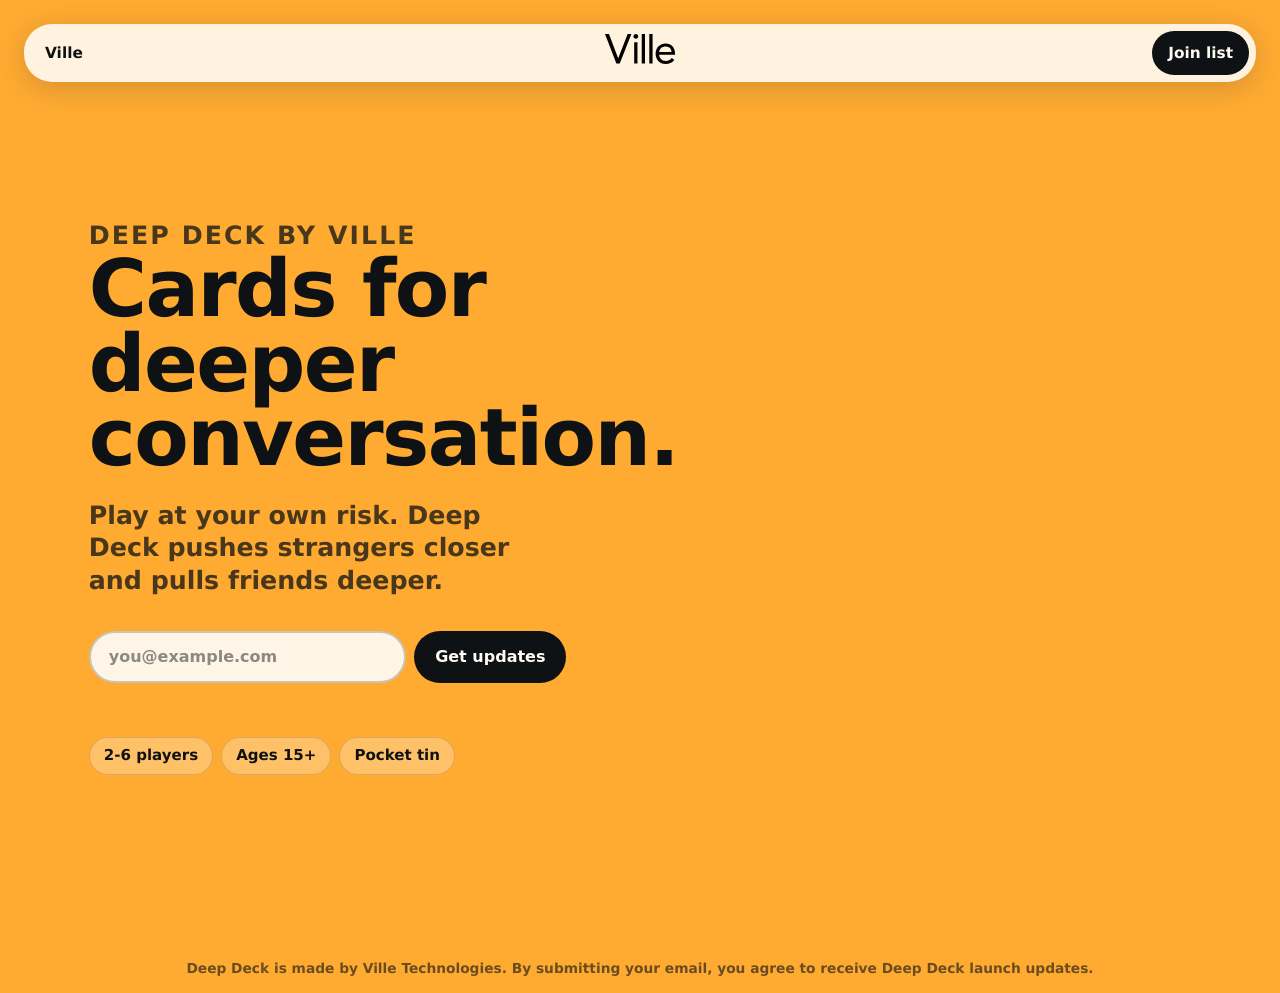
==== deepdeck/index.html @ a3d10ee5 "Add Deep Deck landing page and popup" ====
<!doctype html>
<html lang="en" data-theme="light" data-deepdeck-endpoint="/deepdeck-signup">
  <head>
    <meta charset="utf-8">
    <meta name="viewport" content="width=device-width, initial-scale=1, viewport-fit=cover">
    <meta name="theme-color" content="#ffab32">
    <title>Deep Deck by Ville</title>
    <meta name="description" content="Deep Deck is a pocket card game from Ville for getting past small talk. Add your email for launch updates.">
    <link rel="canonical" href="https://ville.social/deepdeck/">
    <meta property="og:type" content="website">
    <meta property="og:site_name" content="Ville">
    <meta property="og:title" content="Deep Deck by Ville">
    <meta property="og:description" content="Conversation cards for getting past small talk.">
    <meta property="og:url" content="https://ville.social/deepdeck/">
    <meta property="og:image" content="https://ville.social/Ref/optimized/deepdeck/deepdeck-og.jpg">
    <meta property="og:image:width" content="1200">
    <meta property="og:image:height" content="630">
    <meta name="twitter:card" content="summary_large_image">
    <meta name="twitter:title" content="Deep Deck by Ville">
    <meta name="twitter:description" content="Conversation cards for getting past small talk.">
    <meta name="twitter:image" content="https://ville.social/Ref/optimized/deepdeck/deepdeck-og.jpg">
    <link rel="icon" type="image/png" href="../Ref/favicons/ville-icon-favicon-dot.png">
    <link rel="preload" as="image" href="../Ref/optimized/deepdeck/deck-in-tin-1326.webp">
    <link rel="stylesheet" href="../Ref/deepdeck/deepdeck-popup.css">
    <style>
      :root {
        color-scheme: light;
        --ink: #0f1214;
        --muted: rgba(15, 18, 20, 0.66);
        --orange: #ffab32;
        --cream: #fffaf2;
        --soft: #f7f1e7;
        --line: rgba(15, 18, 20, 0.14);
      }

      * { box-sizing: border-box; }

      html {
        -webkit-text-size-adjust: 100%;
        text-size-adjust: 100%;
      }

      body {
        margin: 0;
        overflow-x: hidden;
        background: var(--orange);
        color: var(--ink);
        font-family: Inter, ui-sans-serif, system-ui, -apple-system, BlinkMacSystemFont, "Segoe UI", sans-serif;
        font-size: 1.05rem;
        font-weight: 560;
        line-height: 1.45;
        -webkit-font-smoothing: antialiased;
        text-rendering: geometricPrecision;
      }

      img { display: block; max-width: 100%; height: auto; }
      a { color: inherit; }
      a:focus-visible, button:focus-visible, input:focus-visible { outline: 3px solid rgba(15, 18, 20, 0.34); outline-offset: 4px; }

      .deck-shell {
        width: min(calc(100% - 24px), 1440px);
        min-height: calc(100svh - 24px);
        margin: 12px auto;
        overflow: hidden;
        border-radius: 32px;
        background: var(--orange);
      }

      .deck-nav {
        position: fixed;
        top: 24px;
        left: 50%;
        z-index: 10;
        display: grid;
        width: min(calc(100% - 48px), 1360px);
        min-height: 58px;
        grid-template-columns: 120px minmax(0, 1fr) 120px;
        align-items: center;
        padding: 7px;
        border-radius: 28px;
        background: rgba(255, 250, 242, 0.9);
        box-shadow: 0 6px 28px rgba(24, 29, 31, 0.18);
        backdrop-filter: blur(12px);
        transform: translateX(-50%);
      }

      .deck-brand {
        display: inline-flex;
        min-height: 44px;
        align-items: center;
        justify-self: center;
        grid-column: 2;
      }

      .deck-brand img {
        width: auto;
        height: 30px;
        filter: brightness(0) saturate(100%);
        transform: translateY(-4px);
      }

      .deck-back, .deck-cta {
        display: inline-flex;
        min-height: 44px;
        align-items: center;
        justify-content: center;
        border-radius: 999px;
        font-size: 0.96rem;
        font-weight: 720;
        text-decoration: none;
        white-space: nowrap;
      }

      .deck-back {
        justify-self: start;
        padding: 0 14px;
      }

      .deck-cta {
        justify-self: end;
        padding: 0 16px;
        background: var(--ink);
        color: var(--cream);
      }

      .deck-hero {
        display: grid;
        min-height: calc(100svh - 24px);
        grid-template-columns: minmax(0, 0.92fr) minmax(320px, 1.08fr);
        gap: clamp(28px, 5vw, 80px);
        align-items: center;
        padding: clamp(112px, 13vh, 156px) clamp(26px, 6vw, 90px) clamp(54px, 7vw, 96px);
      }

      .deck-copy {
        max-width: 720px;
      }

      .deck-kicker {
        margin: 0 0 18px;
        font-size: 0.9rem;
        font-weight: 900;
        letter-spacing: 0.08em;
        text-transform: uppercase;
      }

      h1 {
        max-width: 720px;
        margin: 0;
        font-size: clamp(4.2rem, 6.2vw, 5.8rem);
        font-weight: 760;
        letter-spacing: -0.02em;
        line-height: 0.94;
      }

      .deck-copy > p {
        max-width: 620px;
        margin: 24px 0 0;
        color: rgba(15, 18, 20, 0.76);
        font-size: clamp(1.12rem, 2vw, 1.58rem);
        font-weight: 620;
        line-height: 1.28;
        text-wrap: balance;
      }

      .deck-form-wrap {
        max-width: 560px;
        margin-top: 34px;
      }

      .deck-form-wrap .dd-signup-form {
        grid-template-columns: minmax(0, 1fr) auto;
      }

      .deck-proof {
        display: flex;
        flex-wrap: wrap;
        gap: 8px;
        margin-top: 24px;
        padding: 0;
        list-style: none;
      }

      .deck-proof li {
        display: inline-flex;
        min-height: 38px;
        align-items: center;
        padding: 0 14px;
        border: 1px solid var(--line);
        border-radius: 999px;
        background: rgba(255, 250, 242, 0.28);
        font-size: 0.94rem;
        font-weight: 760;
      }

      .deck-visual {
        position: relative;
        display: grid;
        align-self: stretch;
        place-items: end center;
        min-height: 560px;
      }

      .deck-visual img {
        width: auto;
        max-width: min(100%, 680px);
        max-height: min(760px, calc(100svh - 170px));
        filter: drop-shadow(0 30px 44px rgba(15, 18, 20, 0.2));
        transform: rotate(3deg);
      }

      .deck-note {
        width: min(calc(100% - 24px), 1440px);
        margin: 0 auto 12px;
        padding: 0 12px;
        color: rgba(15, 18, 20, 0.62);
        font-size: 0.86rem;
        text-align: center;
      }

      @media (max-width: 860px) {
        .deck-shell {
          width: 100%;
          min-height: 100svh;
          margin: 0;
          border-radius: 0 0 24px 24px;
        }

        .deck-nav {
          top: 10px;
          width: calc(100% - 20px);
          grid-template-columns: 78px minmax(0, 1fr) 92px;
        }

        .deck-back {
          font-size: 0;
        }

        .deck-back::before {
          content: "<";
          font-size: 1.35rem;
          line-height: 1;
        }

        .deck-cta {
          padding: 0 14px;
          font-size: 0.92rem;
        }

        .deck-hero {
          grid-template-columns: 1fr;
          gap: 26px;
          padding: 104px 20px 44px;
          text-align: center;
        }

        .deck-copy,
        .deck-copy > p,
        .deck-form-wrap {
          margin-right: auto;
          margin-left: auto;
        }

        h1 {
          margin-right: auto;
          margin-left: auto;
          font-size: clamp(2.8rem, 13.5vw, 3.75rem);
        }

        .deck-form-wrap .dd-signup-form {
          grid-template-columns: 1fr;
        }

        .deck-proof {
          justify-content: center;
        }

        .deck-visual {
          min-height: 0;
          order: -1;
          padding-top: 8px;
        }

        .deck-visual img {
          width: min(74vw, 340px);
          transform: rotate(2deg);
        }
      }
    </style>
    <script src="../Ref/deepdeck/deepdeck-popup.js" defer></script>
  </head>
  <body>
    <header class="deck-nav" aria-label="Site header">
      <a class="deck-back" href="../">Ville</a>
      <a class="deck-brand" href="../" aria-label="Ville home">
        <img src="../Ref/ville-wordmark.svg" alt="Ville" width="2859" height="1233" decoding="async">
      </a>
      <a class="deck-cta" href="#signup">Join list</a>
    </header>

    <main class="deck-shell">
      <section class="deck-hero" aria-labelledby="deepdeck-title">
        <div class="deck-copy">
          <p class="deck-kicker">Deep Deck by Ville</p>
          <h1 id="deepdeck-title">Cards for deeper conversation.</h1>
          <p>Play at your own risk. Deep Deck pushes strangers closer and pulls friends deeper.</p>

          <div class="deck-form-wrap" id="signup">
            <form class="dd-signup-form" data-deepdeck-signup>
              <label for="deepdeck-email">Email</label>
              <input id="deepdeck-email" name="email" type="email" inputmode="email" autocomplete="email" placeholder="you@example.com" required>
              <input class="dd-hp" name="company" tabindex="-1" autocomplete="off">
              <button type="submit">Get updates</button>
            </form>
            <p class="dd-form-status" data-deepdeck-status aria-live="polite"></p>
          </div>

          <ul class="deck-proof" aria-label="Deep Deck details">
            <li>2-6 players</li>
            <li>Ages 15+</li>
            <li>Pocket tin</li>
          </ul>
        </div>

        <figure class="deck-visual">
          <img
            src="../Ref/optimized/deepdeck/deck-in-tin-1326.webp"
            srcset="../Ref/optimized/deepdeck/deck-in-tin-900.webp 900w, ../Ref/optimized/deepdeck/deck-in-tin-1326.webp 1326w"
            sizes="(max-width: 860px) 88vw, 48vw"
            alt="Deep Deck conversation card game in a yellow tin"
            width="1326"
            height="1920"
            decoding="async"
            fetchpriority="high">
        </figure>
      </section>
    </main>

    <p class="deck-note">Deep Deck is made by Ville Technologies. By submitting your email, you agree to receive Deep Deck launch updates.</p>
  </body>
</html>
---- Ref/deepdeck/deepdeck-popup.css ----
.dd-popup-trigger {
  position: fixed;
  right: max(14px, env(safe-area-inset-right));
  bottom: max(14px, env(safe-area-inset-bottom));
  z-index: 20;
  display: inline-flex;
  align-items: center;
  justify-content: center;
  min-height: 46px;
  padding: 0 18px;
  border: 0;
  border-radius: 999px;
  background: #ffab32;
  color: #0f1214;
  box-shadow: 0 14px 34px rgba(0, 0, 0, 0.22);
  font: inherit;
  font-size: 0.96rem;
  font-weight: 760;
  cursor: pointer;
}

.dd-popup-trigger[hidden] {
  display: none;
}

.dd-popup {
  position: fixed;
  inset: 0;
  z-index: 100;
  display: grid;
  place-items: center;
  padding: 18px;
  opacity: 0;
  pointer-events: none;
  transition: opacity 180ms ease;
}

.dd-popup.is-open {
  opacity: 1;
  pointer-events: auto;
}

.dd-popup-backdrop {
  position: absolute;
  inset: 0;
  z-index: 0;
  background: rgba(0, 0, 0, 0.58);
  backdrop-filter: blur(10px);
}

.dd-popup-panel {
  position: relative;
  z-index: 1;
  display: grid;
  width: min(920px, 100%);
  max-height: min(720px, calc(100svh - 36px));
  grid-template-columns: minmax(0, 0.84fr) minmax(0, 1fr);
  overflow: hidden;
  border-radius: 28px;
  background: #ffab32;
  color: #0f1214;
  box-shadow: 0 24px 70px rgba(0, 0, 0, 0.34);
}

.dd-popup-media {
  display: grid;
  min-height: 420px;
  place-items: end center;
  overflow: hidden;
  background: #f1a12f;
}

.dd-popup-media img {
  width: min(102%, 470px);
  max-width: none;
  margin: auto auto -28px;
  filter: drop-shadow(0 26px 34px rgba(0, 0, 0, 0.18));
}

.dd-popup-content {
  display: flex;
  flex-direction: column;
  justify-content: center;
  padding: clamp(28px, 5vw, 58px);
}

.dd-popup-kicker {
  margin: 0 0 14px;
  font-size: 0.82rem;
  font-weight: 900;
  letter-spacing: 0.08em;
  text-transform: uppercase;
}

.dd-popup h2 {
  max-width: 460px;
  margin: 0;
  font-size: clamp(2.6rem, 5vw, 5rem);
  font-weight: 720;
  letter-spacing: -0.01em;
  line-height: 0.98;
}

.dd-popup p {
  max-width: 430px;
  margin: 18px 0 0;
  color: rgba(15, 18, 20, 0.78);
  font-size: clamp(1rem, 1.4vw, 1.18rem);
  font-weight: 580;
  line-height: 1.34;
}

.dd-signup-form {
  display: grid;
  grid-template-columns: minmax(0, 1fr) auto;
  gap: 8px;
  margin-top: 26px;
}

.dd-signup-form label {
  position: absolute;
  width: 1px;
  height: 1px;
  overflow: hidden;
  clip: rect(0 0 0 0);
}

.dd-signup-form input[type="email"] {
  min-width: 0;
  height: 52px;
  border: 2px solid rgba(15, 18, 20, 0.22);
  border-radius: 999px;
  background: rgba(255, 250, 242, 0.94);
  color: #0f1214;
  font: inherit;
  font-size: 1rem;
  font-weight: 620;
  padding: 0 18px;
}

.dd-signup-form input[type="email"]::placeholder {
  color: rgba(15, 18, 20, 0.48);
}

.dd-signup-form button {
  min-height: 52px;
  padding: 0 21px;
  border: 0;
  border-radius: 999px;
  background: #0f1214;
  color: #fffaf2;
  font: inherit;
  font-size: 1rem;
  font-weight: 760;
  cursor: pointer;
}

.dd-signup-form button:disabled {
  cursor: wait;
  opacity: 0.7;
}

.dd-form-status {
  min-height: 1.25em;
  margin-top: 12px;
  color: rgba(15, 18, 20, 0.76);
  font-size: 0.92rem;
  font-weight: 680;
}

.dd-hp {
  position: absolute;
  left: -9999px;
  opacity: 0;
}

.dd-popup-close {
  position: absolute;
  top: 14px;
  right: 14px;
  z-index: 2;
  display: grid;
  width: 42px;
  height: 42px;
  place-items: center;
  border: 0;
  border-radius: 999px;
  background: rgba(15, 18, 20, 0.12);
  color: #0f1214;
  font: inherit;
  font-size: 1.4rem;
  line-height: 1;
  cursor: pointer;
}

.dd-popup-link {
  display: inline-flex;
  width: fit-content;
  margin-top: 16px;
  color: inherit;
  font-size: 0.96rem;
  font-weight: 800;
  text-decoration: underline;
  text-underline-offset: 0.18em;
}

@media (max-width: 760px) {
  .dd-popup-panel {
    max-height: calc(100svh - 24px);
    grid-template-columns: 1fr;
    overflow-y: auto;
    border-radius: 24px;
  }

  .dd-popup-media {
    min-height: 280px;
  }

  .dd-popup-media img {
    width: min(82vw, 360px);
    margin-bottom: -34px;
  }

  .dd-popup-content {
    align-items: center;
    padding: 32px 24px 28px;
    text-align: center;
  }

  .dd-popup h2,
  .dd-popup p {
    margin-right: auto;
    margin-left: auto;
  }

  .dd-signup-form {
    width: 100%;
    max-width: 390px;
    grid-template-columns: 1fr;
  }

  .dd-popup-trigger {
    right: 12px;
    bottom: 12px;
    min-height: 42px;
    padding: 0 15px;
    font-size: 0.9rem;
  }
}
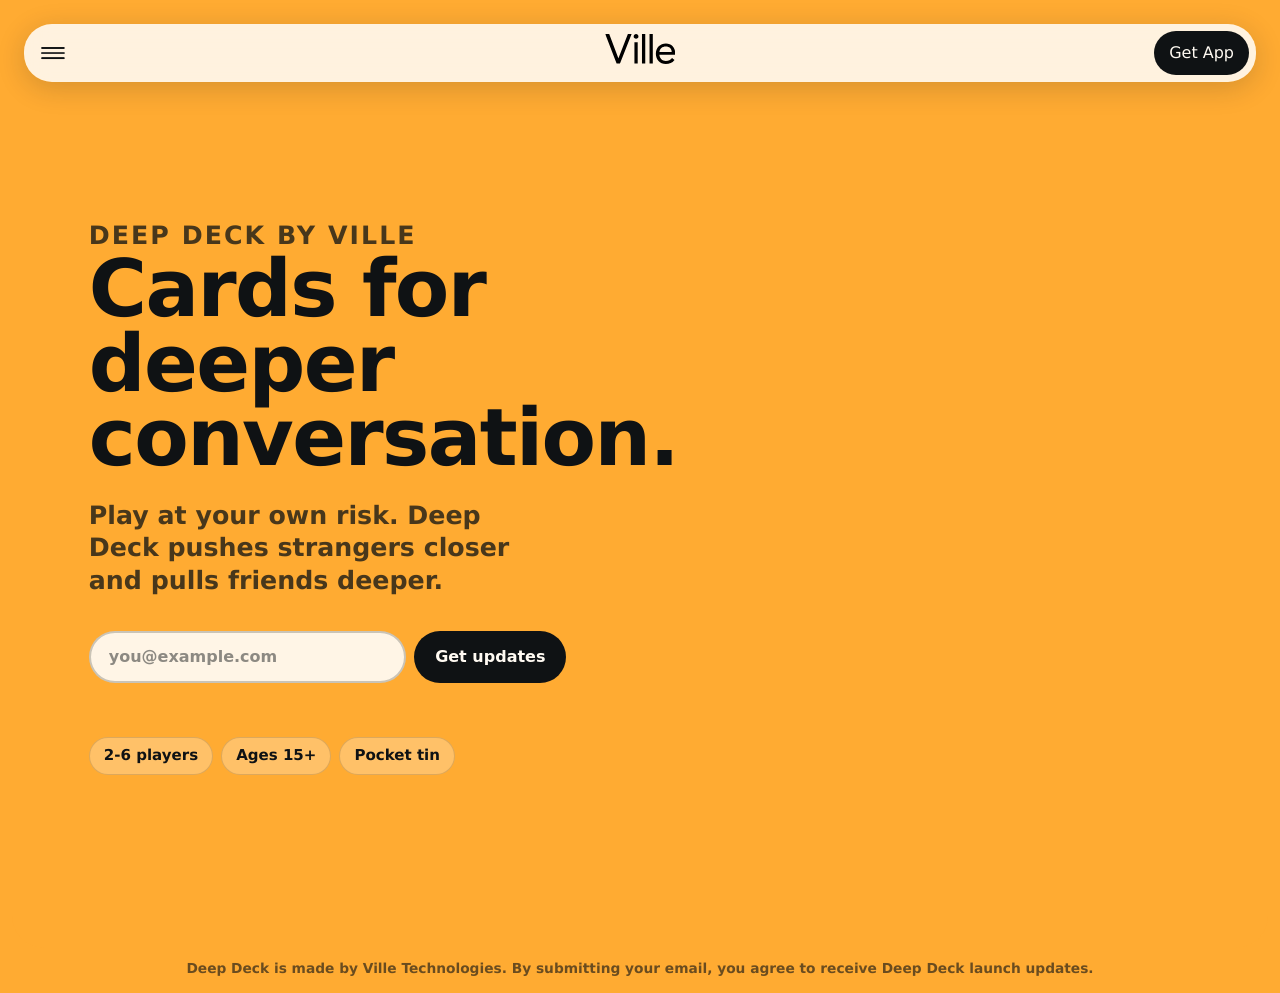
==== commit c32246ec: "Use shared nav on Deep Deck page" ====
--- a/deepdeck/index.html
+++ b/deepdeck/index.html
@@ -31,6 +31,18 @@
         --cream: #fffaf2;
         --soft: #f7f1e7;
         --line: rgba(15, 18, 20, 0.14);
+        --panel-text: var(--ink);
+        --header-bg: rgba(255, 250, 242, 0.9);
+        --header-hover: rgba(15, 18, 20, 0.08);
+        --nav-cta-bg: var(--ink);
+        --nav-cta-text: var(--cream);
+        --brand-filter: brightness(0) saturate(100%);
+        --shadow: 0 6px 28px rgba(24, 29, 31, 0.18);
+        --wide: 1440px;
+        --nav-margin: 24px;
+        --nav-container-inset: calc(var(--nav-margin) * 0.333333);
+        --nav-width: min(calc(100% - (var(--nav-margin) * 2)), calc(var(--wide) - (var(--nav-container-inset) * 2)));
+        --motion-out: cubic-bezier(0.16, 1, 0.3, 1);
       }
 
       * { box-sizing: border-box; }
@@ -57,6 +69,159 @@
       a { color: inherit; }
       a:focus-visible, button:focus-visible, input:focus-visible { outline: 3px solid rgba(15, 18, 20, 0.34); outline-offset: 4px; }
 
+      .skip-link {
+        position: absolute;
+        top: 12px;
+        left: -999px;
+        z-index: 20;
+        padding: 10px 14px;
+        border-radius: 8px;
+        background: var(--cream);
+        color: var(--ink);
+      }
+
+      .skip-link:focus {
+        left: 12px;
+      }
+
+      .site-header {
+        position: fixed;
+        top: var(--nav-margin);
+        left: 50%;
+        z-index: 10;
+        display: grid;
+        grid-template-columns: 48px minmax(0, 1fr) auto;
+        grid-template-areas: "toggle brand cta" "nav nav nav";
+        align-items: center;
+        width: var(--nav-width);
+        min-height: 58px;
+        padding: 7px;
+        row-gap: 0;
+        column-gap: 8px;
+        border-radius: 28px;
+        background: var(--header-bg);
+        box-shadow: var(--shadow);
+        backdrop-filter: blur(12px);
+        transform: translateX(-50%);
+      }
+
+      .menu-toggle {
+        appearance: none;
+        position: relative;
+        z-index: 2;
+        display: inline-grid;
+        width: 44px;
+        height: 44px;
+        grid-area: toggle;
+        place-content: center;
+        align-self: center;
+        justify-self: start;
+        border: 0;
+        background: transparent;
+        color: var(--panel-text);
+        cursor: pointer;
+      }
+
+      .menu-toggle-icon {
+        display: inline-block;
+        width: 38px;
+        height: 38px;
+        background: currentColor;
+        color: currentColor;
+        mask: url("../Ref/icons/sf/line.3.horizontal.png") center / contain no-repeat;
+        -webkit-mask: url("../Ref/icons/sf/line.3.horizontal.png") center / contain no-repeat;
+      }
+
+      .brand {
+        position: absolute;
+        top: 50%;
+        left: 50%;
+        z-index: 1;
+        display: inline-flex;
+        min-height: 44px;
+        align-items: center;
+        justify-self: center;
+        padding: 0 8px;
+        border-radius: 999px;
+        transform: translate(-50%, -50%);
+      }
+
+      .site-header.is-menu-open .brand {
+        top: 29px;
+      }
+
+      .brand:hover,
+      .brand:focus-visible {
+        background: var(--header-hover);
+      }
+
+      .brand img {
+        width: auto;
+        height: 30px;
+        filter: var(--brand-filter);
+        transform: translateY(-4px);
+      }
+
+      .nav-links {
+        display: grid;
+        max-height: 0;
+        grid-area: nav;
+        grid-template-columns: repeat(5, minmax(0, 1fr));
+        gap: 6px;
+        overflow: hidden;
+        padding-top: 0;
+        opacity: 0;
+        pointer-events: none;
+        transition: max-height 220ms var(--motion-out), opacity 180ms ease, padding-top 180ms ease;
+      }
+
+      .site-header.is-menu-open .nav-links {
+        max-height: 74px;
+        padding-top: 6px;
+        opacity: 1;
+        pointer-events: auto;
+      }
+
+      .nav-links a {
+        display: inline-flex;
+        min-height: 42px;
+        align-items: center;
+        justify-content: center;
+        border-radius: 999px;
+        background: rgba(15, 18, 20, 0.06);
+        color: inherit;
+        font-size: 0.94rem;
+        font-weight: 650;
+        text-decoration: none;
+      }
+
+      .nav-links a:hover,
+      .nav-links a:focus-visible {
+        background: var(--header-hover);
+      }
+
+      .nav-actions {
+        display: inline-flex;
+        grid-area: cta;
+        justify-self: end;
+      }
+
+      .nav-cta {
+        display: inline-flex;
+        min-height: 44px;
+        align-items: center;
+        justify-content: center;
+        padding: 0 15px;
+        border-radius: 999px;
+        background: var(--nav-cta-bg);
+        color: var(--nav-cta-text);
+        font-size: clamp(0.92rem, 3.6vw, 1rem);
+        font-weight: 500;
+        line-height: 1.1;
+        text-decoration: none;
+        white-space: nowrap;
+      }
+
       .deck-shell {
         width: min(calc(100% - 24px), 1440px);
         min-height: calc(100svh - 24px);
@@ -64,63 +229,6 @@
         overflow: hidden;
         border-radius: 32px;
         background: var(--orange);
-      }
-
-      .deck-nav {
-        position: fixed;
-        top: 24px;
-        left: 50%;
-        z-index: 10;
-        display: grid;
-        width: min(calc(100% - 48px), 1360px);
-        min-height: 58px;
-        grid-template-columns: 120px minmax(0, 1fr) 120px;
-        align-items: center;
-        padding: 7px;
-        border-radius: 28px;
-        background: rgba(255, 250, 242, 0.9);
-        box-shadow: 0 6px 28px rgba(24, 29, 31, 0.18);
-        backdrop-filter: blur(12px);
-        transform: translateX(-50%);
-      }
-
-      .deck-brand {
-        display: inline-flex;
-        min-height: 44px;
-        align-items: center;
-        justify-self: center;
-        grid-column: 2;
-      }
-
-      .deck-brand img {
-        width: auto;
-        height: 30px;
-        filter: brightness(0) saturate(100%);
-        transform: translateY(-4px);
-      }
-
-      .deck-back, .deck-cta {
-        display: inline-flex;
-        min-height: 44px;
-        align-items: center;
-        justify-content: center;
-        border-radius: 999px;
-        font-size: 0.96rem;
-        font-weight: 720;
-        text-decoration: none;
-        white-space: nowrap;
-      }
-
-      .deck-back {
-        justify-self: start;
-        padding: 0 14px;
-      }
-
-      .deck-cta {
-        justify-self: end;
-        padding: 0 16px;
-        background: var(--ink);
-        color: var(--cream);
       }
 
       .deck-hero {
@@ -219,6 +327,26 @@
       }
 
       @media (max-width: 860px) {
+        :root {
+          --nav-margin: 10px;
+        }
+
+        .site-header {
+          width: var(--nav-width);
+        }
+
+        .site-header.is-menu-open .nav-links {
+          max-height: 262px;
+        }
+
+        .nav-links {
+          grid-template-columns: 1fr;
+        }
+
+        .nav-links a {
+          min-height: 44px;
+        }
+
         .deck-shell {
           width: 100%;
           min-height: 100svh;
@@ -226,27 +354,6 @@
           border-radius: 0 0 24px 24px;
         }
 
-        .deck-nav {
-          top: 10px;
-          width: calc(100% - 20px);
-          grid-template-columns: 78px minmax(0, 1fr) 92px;
-        }
-
-        .deck-back {
-          font-size: 0;
-        }
-
-        .deck-back::before {
-          content: "<";
-          font-size: 1.35rem;
-          line-height: 1;
-        }
-
-        .deck-cta {
-          padding: 0 14px;
-          font-size: 0.92rem;
-        }
-
         .deck-hero {
           grid-template-columns: 1fr;
           gap: 26px;
@@ -290,15 +397,28 @@
     <script src="../Ref/deepdeck/deepdeck-popup.js" defer></script>
   </head>
   <body>
-    <header class="deck-nav" aria-label="Site header">
-      <a class="deck-back" href="../">Ville</a>
-      <a class="deck-brand" href="../" aria-label="Ville home">
+    <a class="skip-link" href="#main">Skip to main content</a>
+
+    <header class="site-header site-header-simple" aria-label="Site header">
+      <button class="menu-toggle" type="button" aria-label="Open navigation menu" aria-expanded="false" aria-controls="primary-navigation">
+        <span class="menu-toggle-icon" aria-hidden="true"></span>
+      </button>
+      <a class="brand" href="../" aria-label="Ville home">
         <img src="../Ref/ville-wordmark.svg" alt="Ville" width="2859" height="1233" decoding="async">
       </a>
-      <a class="deck-cta" href="#signup">Join list</a>
+      <nav class="nav-links" id="primary-navigation" aria-label="Primary navigation">
+        <a href="../#features">Features</a>
+        <a href="../#local-gifts">Local Gifts</a>
+        <a href="../#about">About</a>
+        <a href="../#download">Download</a>
+        <a href="./">Deep Deck</a>
+      </nav>
+      <div class="nav-actions">
+        <a class="nav-cta" href="../#download">Get App</a>
+      </div>
     </header>
 
-    <main class="deck-shell">
+    <main class="deck-shell" id="main">
       <section class="deck-hero" aria-labelledby="deepdeck-title">
         <div class="deck-copy">
           <p class="deck-kicker">Deep Deck by Ville</p>
@@ -337,5 +457,28 @@
     </main>
 
     <p class="deck-note">Deep Deck is made by Ville Technologies. By submitting your email, you agree to receive Deep Deck launch updates.</p>
+    <script>
+      const siteHeader = document.querySelector('.site-header');
+      const menuToggle = siteHeader?.querySelector('.menu-toggle');
+
+      const setMenuOpen = (isOpen) => {
+        if (!siteHeader || !menuToggle) return;
+        siteHeader.classList.toggle('is-menu-open', isOpen);
+        menuToggle.setAttribute('aria-expanded', String(isOpen));
+        menuToggle.setAttribute('aria-label', isOpen ? 'Close navigation menu' : 'Open navigation menu');
+      };
+
+      menuToggle?.addEventListener('click', () => {
+        setMenuOpen(menuToggle.getAttribute('aria-expanded') !== 'true');
+      });
+
+      document.addEventListener('keydown', (event) => {
+        if (event.key === 'Escape') setMenuOpen(false);
+      });
+
+      document.querySelectorAll('.nav-links a, .brand, .nav-cta').forEach((link) => {
+        link.addEventListener('click', () => setMenuOpen(false));
+      });
+    </script>
   </body>
 </html>
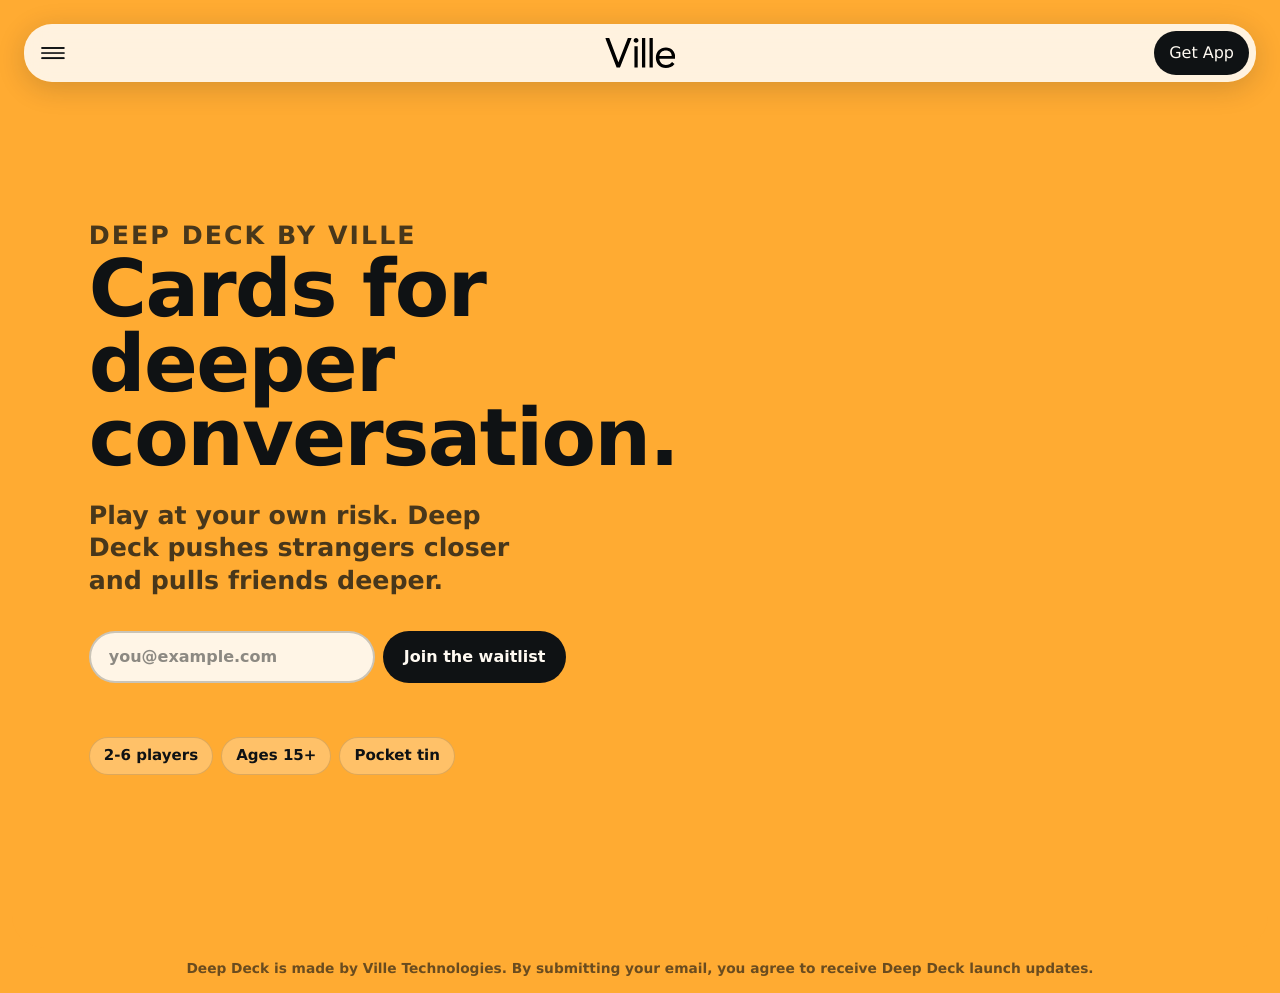
==== commit 0b5897b9: "Update Deep Deck waitlist CTA" ====
--- a/deepdeck/index.html
+++ b/deepdeck/index.html
@@ -1,5 +1,5 @@
 <!doctype html>
-<html lang="en" data-theme="light" data-deepdeck-endpoint="/deepdeck-signup">
+<html lang="en" data-theme="light" data-deepdeck-endpoint="https://us-central1-ville-9fe9d.cloudfunctions.net/deepDeckSignup">
   <head>
     <meta charset="utf-8">
     <meta name="viewport" content="width=device-width, initial-scale=1, viewport-fit=cover">
@@ -103,6 +103,7 @@
         box-shadow: var(--shadow);
         backdrop-filter: blur(12px);
         transform: translateX(-50%);
+        transition: border-radius 180ms ease, width 180ms ease;
       }
 
       .menu-toggle {
@@ -138,12 +139,15 @@
         left: 50%;
         z-index: 1;
         display: inline-flex;
+        grid-column: 1 / -1;
+        grid-row: 1;
         min-height: 44px;
         align-items: center;
         justify-self: center;
         padding: 0 8px;
         border-radius: 999px;
         transform: translate(-50%, -50%);
+        transition: background-color 160ms ease, opacity 160ms ease;
       }
 
       .site-header.is-menu-open .brand {
@@ -241,7 +245,9 @@
       }
 
       .deck-copy {
+        width: 100%;
         max-width: 720px;
+        min-width: 0;
       }
 
       .deck-kicker {
@@ -371,7 +377,10 @@
         h1 {
           margin-right: auto;
           margin-left: auto;
-          font-size: clamp(2.8rem, 13.5vw, 3.75rem);
+          max-width: min(100%, 420px);
+          font-size: 3.35rem;
+          line-height: 0.98;
+          text-wrap: balance;
         }
 
         .deck-form-wrap .dd-signup-form {
@@ -391,6 +400,18 @@
         .deck-visual img {
           width: min(74vw, 340px);
           transform: rotate(2deg);
+        }
+      }
+
+      @media (max-width: 430px) {
+        h1 {
+          max-width: 320px;
+          font-size: 2.85rem;
+        }
+
+        .deck-copy > p {
+          max-width: 340px;
+          font-size: 1.05rem;
         }
       }
     </style>
@@ -430,7 +451,7 @@
               <label for="deepdeck-email">Email</label>
               <input id="deepdeck-email" name="email" type="email" inputmode="email" autocomplete="email" placeholder="you@example.com" required>
               <input class="dd-hp" name="company" tabindex="-1" autocomplete="off">
-              <button type="submit">Get updates</button>
+              <button type="submit">Join the waitlist</button>
             </form>
             <p class="dd-form-status" data-deepdeck-status aria-live="polite"></p>
           </div>
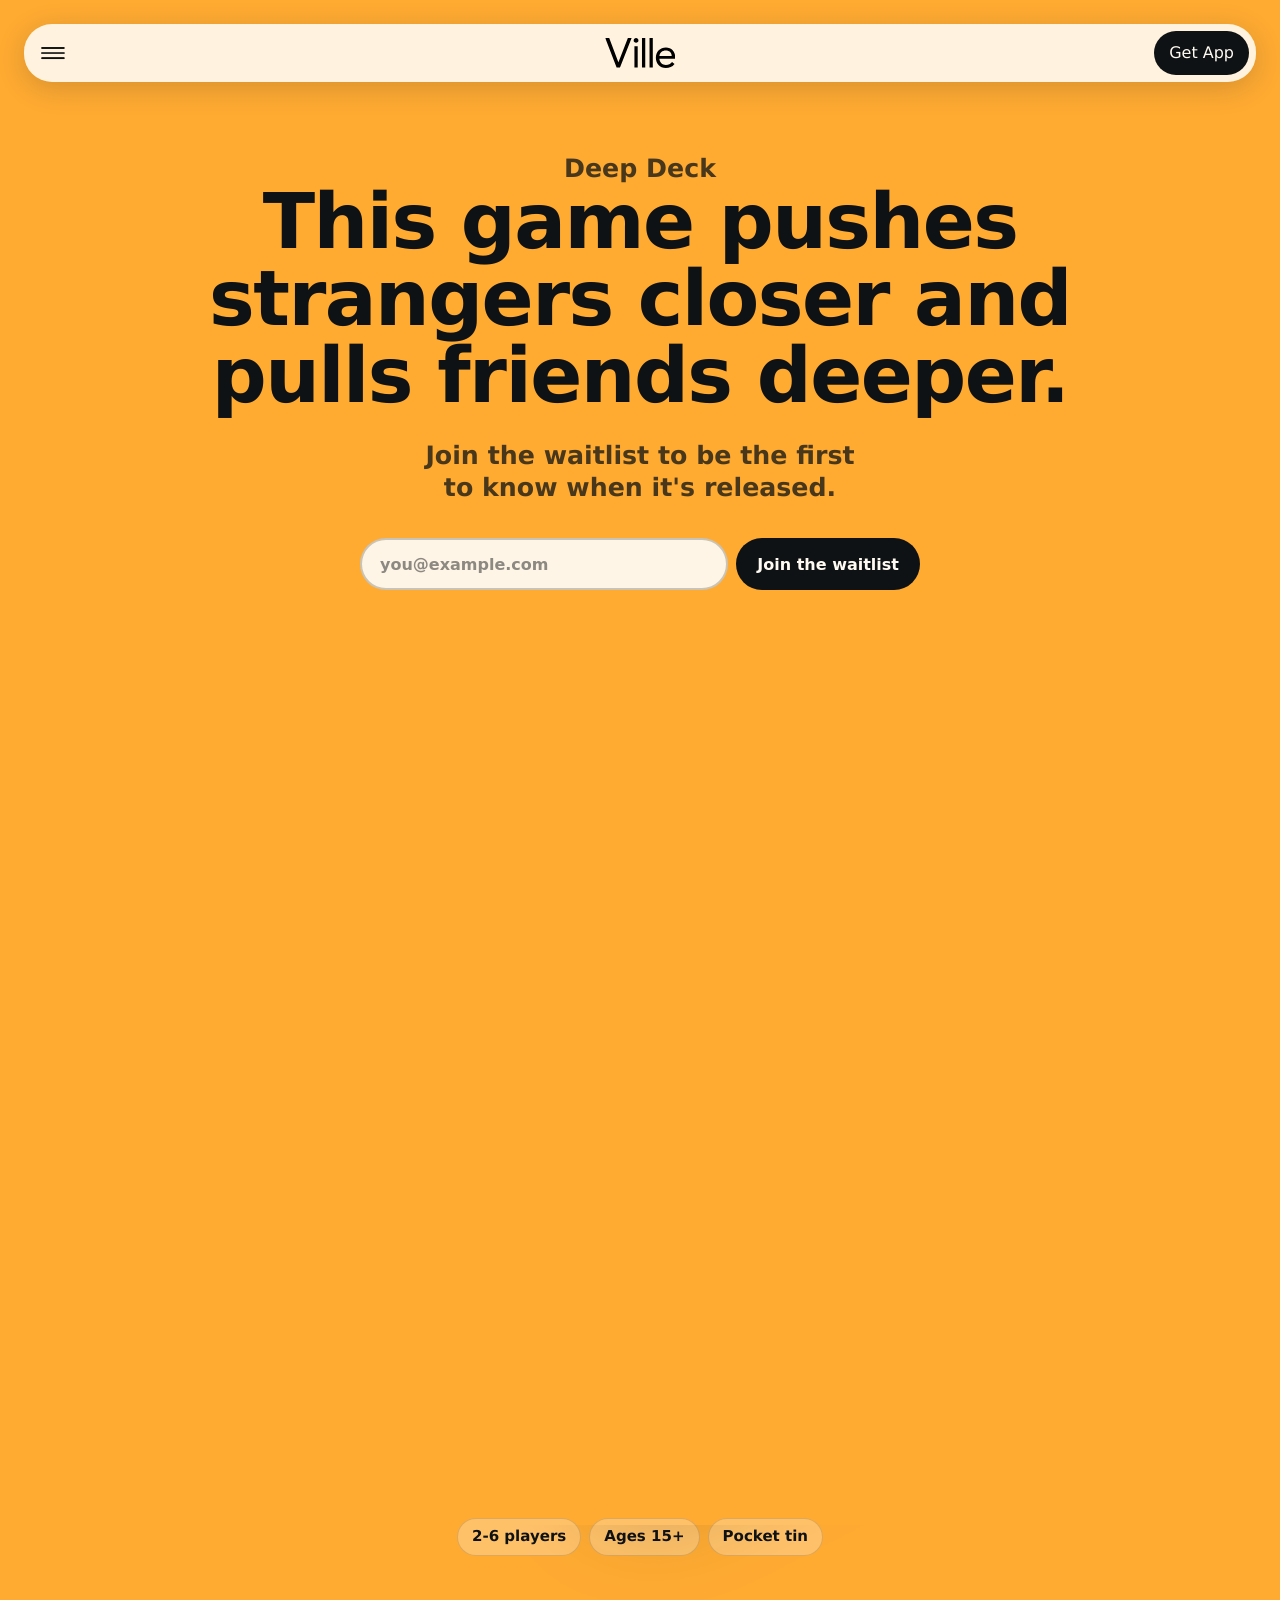
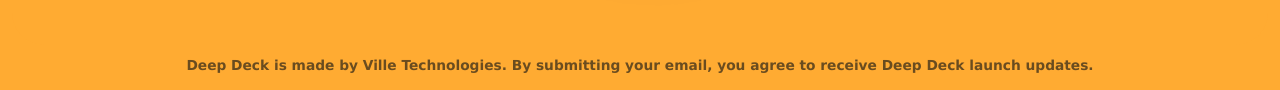
==== commit 5f2d47a2: "Update Deep Deck hero flow" ====
--- a/deepdeck/index.html
+++ b/deepdeck/index.html
@@ -238,38 +238,41 @@
       .deck-hero {
         display: grid;
         min-height: calc(100svh - 24px);
-        grid-template-columns: minmax(0, 0.92fr) minmax(320px, 1.08fr);
-        gap: clamp(28px, 5vw, 80px);
+        grid-template-columns: 1fr;
+        gap: clamp(28px, 5vw, 64px);
         align-items: center;
+        justify-items: center;
         padding: clamp(112px, 13vh, 156px) clamp(26px, 6vw, 90px) clamp(54px, 7vw, 96px);
+        text-align: center;
       }
 
       .deck-copy {
         width: 100%;
-        max-width: 720px;
+        max-width: 980px;
         min-width: 0;
       }
 
       .deck-kicker {
-        margin: 0 0 18px;
-        font-size: 0.9rem;
-        font-weight: 900;
-        letter-spacing: 0.08em;
-        text-transform: uppercase;
+        margin: 0 0 16px;
+        font-size: clamp(1.08rem, 1.5vw, 1.32rem);
+        font-weight: 780;
+        letter-spacing: 0;
+        text-transform: none;
       }
 
       h1 {
-        max-width: 720px;
-        margin: 0;
-        font-size: clamp(4.2rem, 6.2vw, 5.8rem);
+        max-width: 940px;
+        margin: 0 auto;
+        font-size: clamp(3.7rem, 6vw, 6.1rem);
         font-weight: 760;
         letter-spacing: -0.02em;
-        line-height: 0.94;
+        line-height: 1;
+        text-wrap: balance;
       }
 
       .deck-copy > p {
         max-width: 620px;
-        margin: 24px 0 0;
+        margin: 24px auto 0;
         color: rgba(15, 18, 20, 0.76);
         font-size: clamp(1.12rem, 2vw, 1.58rem);
         font-weight: 620;
@@ -279,7 +282,7 @@
 
       .deck-form-wrap {
         max-width: 560px;
-        margin-top: 34px;
+        margin: 34px auto 0;
       }
 
       .deck-form-wrap .dd-signup-form {
@@ -289,8 +292,9 @@
       .deck-proof {
         display: flex;
         flex-wrap: wrap;
+        justify-content: center;
         gap: 8px;
-        margin-top: 24px;
+        margin: 28px auto 0;
         padding: 0;
         list-style: none;
       }
@@ -310,15 +314,15 @@
       .deck-visual {
         position: relative;
         display: grid;
-        align-self: stretch;
-        place-items: end center;
-        min-height: 560px;
+        place-items: center;
+        min-height: 0;
+        margin: clamp(34px, 5vw, 58px) auto 0;
       }
 
       .deck-visual img {
-        width: auto;
-        max-width: min(100%, 680px);
-        max-height: min(760px, calc(100svh - 170px));
+        width: min(78vw, 560px);
+        max-width: 100%;
+        max-height: none;
         filter: drop-shadow(0 30px 44px rgba(15, 18, 20, 0.2));
         transform: rotate(3deg);
       }
@@ -364,7 +368,6 @@
           grid-template-columns: 1fr;
           gap: 26px;
           padding: 104px 20px 44px;
-          text-align: center;
         }
 
         .deck-copy,
@@ -385,6 +388,7 @@
 
         .deck-form-wrap .dd-signup-form {
           grid-template-columns: 1fr;
+          justify-items: stretch;
         }
 
         .deck-proof {
@@ -393,8 +397,8 @@
 
         .deck-visual {
           min-height: 0;
-          order: -1;
-          padding-top: 8px;
+          margin-top: 30px;
+          padding-top: 0;
         }
 
         .deck-visual img {
@@ -405,12 +409,12 @@
 
       @media (max-width: 430px) {
         h1 {
-          max-width: 320px;
-          font-size: 2.85rem;
+          max-width: 340px;
+          font-size: 2.72rem;
         }
 
         .deck-copy > p {
-          max-width: 340px;
+          max-width: 330px;
           font-size: 1.05rem;
         }
       }
@@ -442,9 +446,9 @@
     <main class="deck-shell" id="main">
       <section class="deck-hero" aria-labelledby="deepdeck-title">
         <div class="deck-copy">
-          <p class="deck-kicker">Deep Deck by Ville</p>
-          <h1 id="deepdeck-title">Cards for deeper conversation.</h1>
-          <p>Play at your own risk. Deep Deck pushes strangers closer and pulls friends deeper.</p>
+          <p class="deck-kicker">Deep Deck</p>
+          <h1 id="deepdeck-title">This game pushes strangers closer and pulls friends deeper.</h1>
+          <p>Join the waitlist to be the first to know when it's released.</p>
 
           <div class="deck-form-wrap" id="signup">
             <form class="dd-signup-form" data-deepdeck-signup>
@@ -456,24 +460,24 @@
             <p class="dd-form-status" data-deepdeck-status aria-live="polite"></p>
           </div>
 
+          <figure class="deck-visual">
+            <img
+              src="../Ref/optimized/deepdeck/deck-in-tin-1326.webp"
+              srcset="../Ref/optimized/deepdeck/deck-in-tin-900.webp 900w, ../Ref/optimized/deepdeck/deck-in-tin-1326.webp 1326w"
+              sizes="(max-width: 860px) 88vw, 48vw"
+              alt="Deep Deck conversation card game in a yellow tin"
+              width="1326"
+              height="1920"
+              decoding="async"
+              fetchpriority="high">
+          </figure>
+
           <ul class="deck-proof" aria-label="Deep Deck details">
             <li>2-6 players</li>
             <li>Ages 15+</li>
             <li>Pocket tin</li>
           </ul>
         </div>
-
-        <figure class="deck-visual">
-          <img
-            src="../Ref/optimized/deepdeck/deck-in-tin-1326.webp"
-            srcset="../Ref/optimized/deepdeck/deck-in-tin-900.webp 900w, ../Ref/optimized/deepdeck/deck-in-tin-1326.webp 1326w"
-            sizes="(max-width: 860px) 88vw, 48vw"
-            alt="Deep Deck conversation card game in a yellow tin"
-            width="1326"
-            height="1920"
-            decoding="async"
-            fetchpriority="high">
-        </figure>
       </section>
     </main>
 
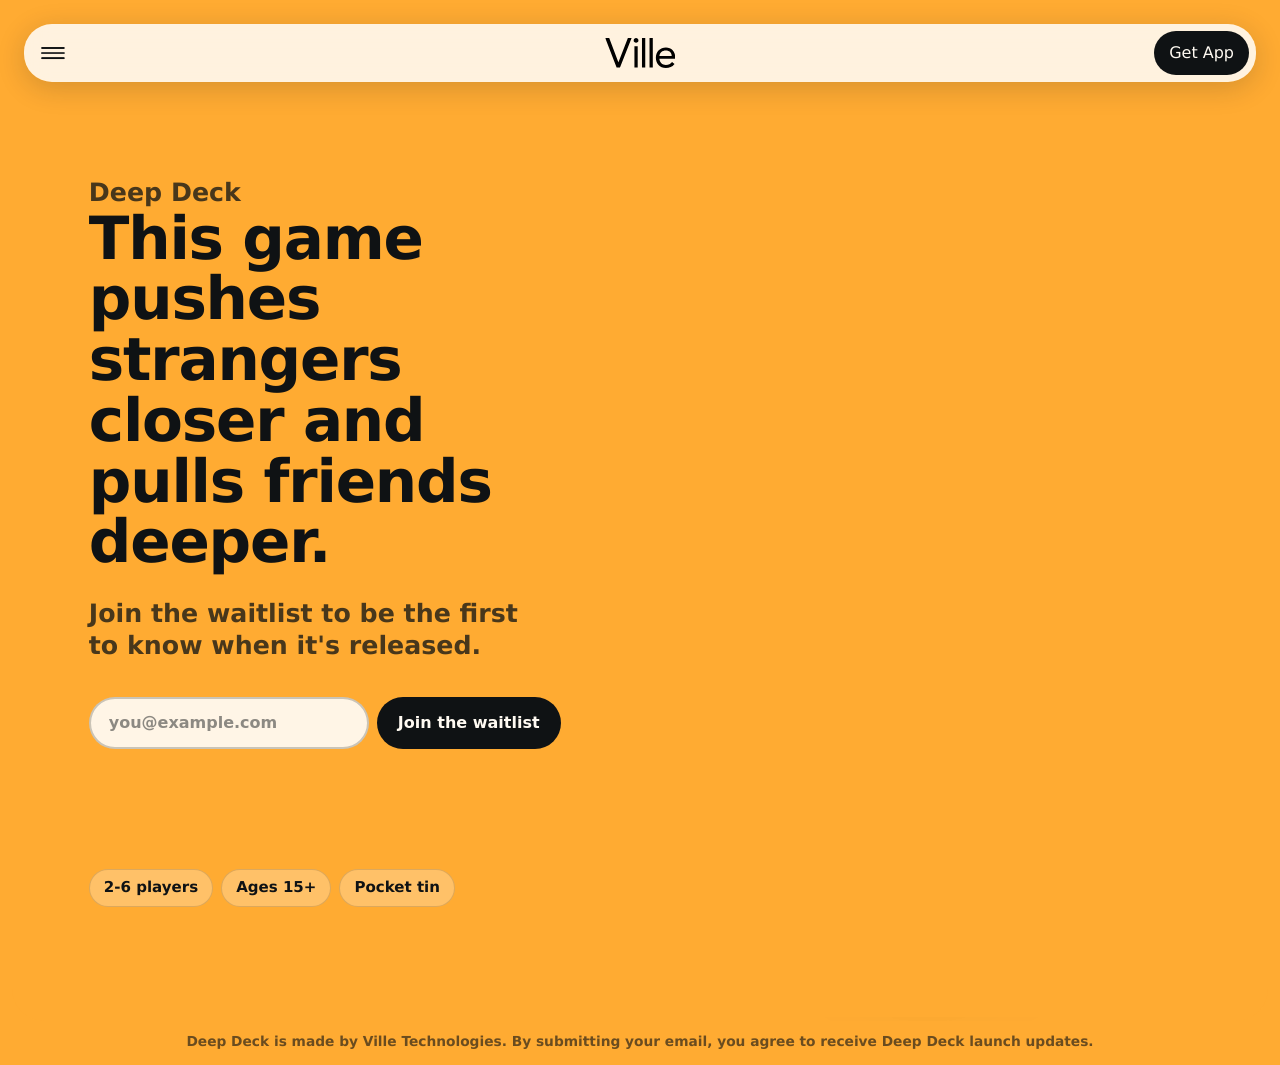
==== commit c9fa6501: "Refine Deep Deck responsive hero" ====
--- a/deepdeck/index.html
+++ b/deepdeck/index.html
@@ -238,17 +238,20 @@
       .deck-hero {
         display: grid;
         min-height: calc(100svh - 24px);
-        grid-template-columns: 1fr;
-        gap: clamp(28px, 5vw, 64px);
+        grid-template-columns: minmax(0, 0.92fr) minmax(320px, 1.08fr);
+        grid-template-areas:
+          "copy visual"
+          "proof visual";
+        column-gap: clamp(34px, 6vw, 88px);
+        row-gap: 26px;
         align-items: center;
-        justify-items: center;
         padding: clamp(112px, 13vh, 156px) clamp(26px, 6vw, 90px) clamp(54px, 7vw, 96px);
-        text-align: center;
       }
 
       .deck-copy {
+        grid-area: copy;
         width: 100%;
-        max-width: 980px;
+        max-width: 660px;
         min-width: 0;
       }
 
@@ -261,18 +264,18 @@
       }
 
       h1 {
-        max-width: 940px;
-        margin: 0 auto;
-        font-size: clamp(3.7rem, 6vw, 6.1rem);
+        max-width: 660px;
+        margin: 0;
+        font-size: clamp(3.35rem, 4.65vw, 4.85rem);
         font-weight: 760;
         letter-spacing: -0.02em;
-        line-height: 1;
+        line-height: 1.02;
         text-wrap: balance;
       }
 
       .deck-copy > p {
         max-width: 620px;
-        margin: 24px auto 0;
+        margin: 24px 0 0;
         color: rgba(15, 18, 20, 0.76);
         font-size: clamp(1.12rem, 2vw, 1.58rem);
         font-weight: 620;
@@ -282,7 +285,7 @@
 
       .deck-form-wrap {
         max-width: 560px;
-        margin: 34px auto 0;
+        margin-top: 34px;
       }
 
       .deck-form-wrap .dd-signup-form {
@@ -290,11 +293,11 @@
       }
 
       .deck-proof {
+        grid-area: proof;
         display: flex;
         flex-wrap: wrap;
-        justify-content: center;
         gap: 8px;
-        margin: 28px auto 0;
+        margin: 0;
         padding: 0;
         list-style: none;
       }
@@ -312,15 +315,16 @@
       }
 
       .deck-visual {
+        grid-area: visual;
         position: relative;
         display: grid;
         place-items: center;
         min-height: 0;
-        margin: clamp(34px, 5vw, 58px) auto 0;
+        margin: 0;
       }
 
       .deck-visual img {
-        width: min(78vw, 560px);
+        width: min(100%, 600px);
         max-width: 100%;
         max-height: none;
         filter: drop-shadow(0 30px 44px rgba(15, 18, 20, 0.2));
@@ -366,8 +370,14 @@
 
         .deck-hero {
           grid-template-columns: 1fr;
+          grid-template-areas:
+            "copy"
+            "visual"
+            "proof";
           gap: 26px;
           padding: 104px 20px 44px;
+          justify-items: center;
+          text-align: center;
         }
 
         .deck-copy,
@@ -397,7 +407,7 @@
 
         .deck-visual {
           min-height: 0;
-          margin-top: 30px;
+          margin-top: 0;
           padding-top: 0;
         }
 
@@ -460,24 +470,25 @@
             <p class="dd-form-status" data-deepdeck-status aria-live="polite"></p>
           </div>
 
-          <figure class="deck-visual">
-            <img
-              src="../Ref/optimized/deepdeck/deck-in-tin-1326.webp"
-              srcset="../Ref/optimized/deepdeck/deck-in-tin-900.webp 900w, ../Ref/optimized/deepdeck/deck-in-tin-1326.webp 1326w"
-              sizes="(max-width: 860px) 88vw, 48vw"
-              alt="Deep Deck conversation card game in a yellow tin"
-              width="1326"
-              height="1920"
-              decoding="async"
-              fetchpriority="high">
-          </figure>
-
-          <ul class="deck-proof" aria-label="Deep Deck details">
-            <li>2-6 players</li>
-            <li>Ages 15+</li>
-            <li>Pocket tin</li>
-          </ul>
         </div>
+
+        <figure class="deck-visual">
+          <img
+            src="../Ref/optimized/deepdeck/deck-in-tin-1326.webp"
+            srcset="../Ref/optimized/deepdeck/deck-in-tin-900.webp 900w, ../Ref/optimized/deepdeck/deck-in-tin-1326.webp 1326w"
+            sizes="(max-width: 860px) 88vw, 48vw"
+            alt="Deep Deck conversation card game in a yellow tin"
+            width="1326"
+            height="1920"
+            decoding="async"
+            fetchpriority="high">
+        </figure>
+
+        <ul class="deck-proof" aria-label="Deep Deck details">
+          <li>2-6 players</li>
+          <li>Ages 15+</li>
+          <li>Pocket tin</li>
+        </ul>
       </section>
     </main>
 
